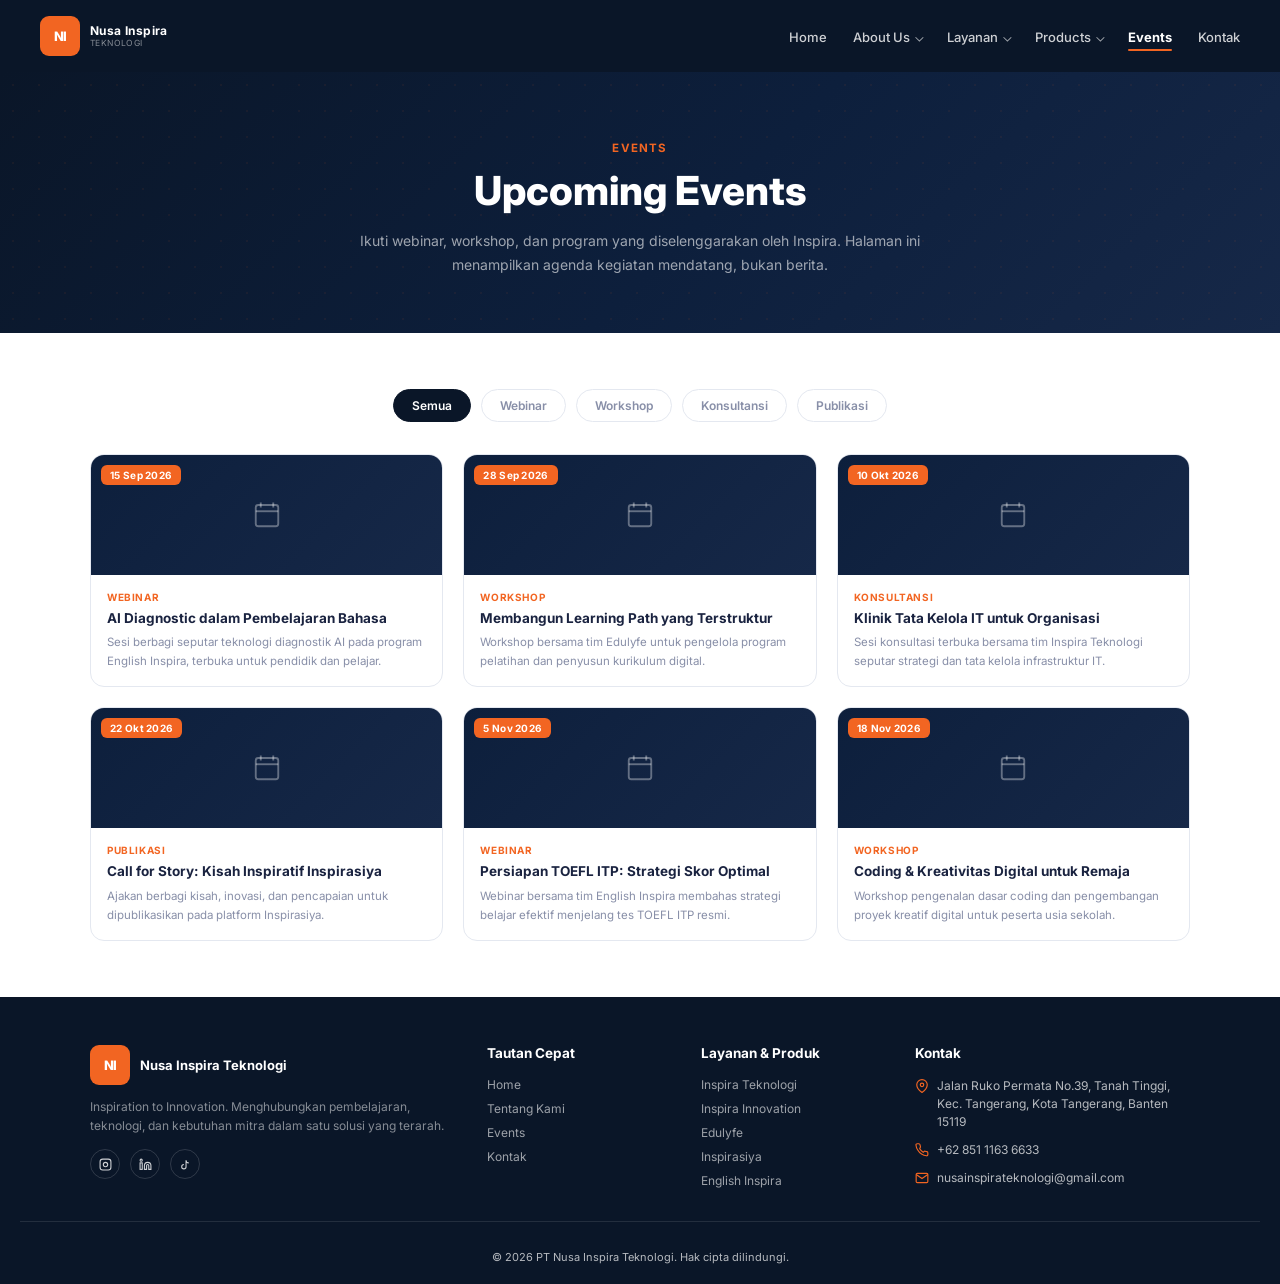
==== events.html @ 37e2d042 "first commit" ====
<!DOCTYPE html>
<html lang="id">
<head>
<meta charset="UTF-8" />
<meta name="viewport" content="width=device-width, initial-scale=1.0" />
<meta name="description" content="Events — jadwal kegiatan dan program terbaru dari PT Nusa Inspira Teknologi." />
<title>Events | PT Nusa Inspira Teknologi</title>
<link href="https://fonts.googleapis.com/css2?family=Inter:wght@400;500;600;700;800&display=swap" rel="stylesheet" />
<link rel="stylesheet" href="assets/style.css" />
</head>
<body data-page="events">

<script src="partials/nav.js"></script>

<section class="page-hero">
  <span class="eyebrow">Events</span>
  <h1>Upcoming Events</h1>
  <p>Ikuti webinar, workshop, dan program yang diselenggarakan oleh Inspira. Halaman ini menampilkan agenda kegiatan mendatang, bukan berita.</p>
</section>

<section class="section">
  <div class="events-filter-bar">
    <button class="efilter active">Semua</button>
    <button class="efilter">Webinar</button>
    <button class="efilter">Workshop</button>
    <button class="efilter">Konsultansi</button>
    <button class="efilter">Publikasi</button>
  </div>

  <div class="events-page-grid">
    <a href="#" class="event-card full" onclick="return false;">
      <div class="event-thumb">
        <span class="event-date-badge">15 Sep 2026</span>
        <svg viewBox="0 0 24 24" fill="none" stroke="currentColor" stroke-width="1.5"><rect x="3" y="4" width="18" height="17" rx="2"/><line x1="3" y1="9" x2="21" y2="9"/><line x1="7" y1="2" x2="7" y2="6"/><line x1="17" y1="2" x2="17" y2="6"/></svg>
      </div>
      <div class="event-body">
        <span class="etag">Webinar</span>
        <h4>AI Diagnostic dalam Pembelajaran Bahasa</h4>
        <p>Sesi berbagi seputar teknologi diagnostik AI pada program English Inspira, terbuka untuk pendidik dan pelajar.</p>
      </div>
    </a>

    <a href="#" class="event-card full" onclick="return false;">
      <div class="event-thumb">
        <span class="event-date-badge">28 Sep 2026</span>
        <svg viewBox="0 0 24 24" fill="none" stroke="currentColor" stroke-width="1.5"><rect x="3" y="4" width="18" height="17" rx="2"/><line x1="3" y1="9" x2="21" y2="9"/><line x1="7" y1="2" x2="7" y2="6"/><line x1="17" y1="2" x2="17" y2="6"/></svg>
      </div>
      <div class="event-body">
        <span class="etag">Workshop</span>
        <h4>Membangun Learning Path yang Terstruktur</h4>
        <p>Workshop bersama tim Edulyfe untuk pengelola program pelatihan dan penyusun kurikulum digital.</p>
      </div>
    </a>

    <a href="#" class="event-card full" onclick="return false;">
      <div class="event-thumb">
        <span class="event-date-badge">10 Okt 2026</span>
        <svg viewBox="0 0 24 24" fill="none" stroke="currentColor" stroke-width="1.5"><rect x="3" y="4" width="18" height="17" rx="2"/><line x1="3" y1="9" x2="21" y2="9"/><line x1="7" y1="2" x2="7" y2="6"/><line x1="17" y1="2" x2="17" y2="6"/></svg>
      </div>
      <div class="event-body">
        <span class="etag">Konsultansi</span>
        <h4>Klinik Tata Kelola IT untuk Organisasi</h4>
        <p>Sesi konsultasi terbuka bersama tim Inspira Teknologi seputar strategi dan tata kelola infrastruktur IT.</p>
      </div>
    </a>

    <a href="#" class="event-card full" onclick="return false;">
      <div class="event-thumb">
        <span class="event-date-badge">22 Okt 2026</span>
        <svg viewBox="0 0 24 24" fill="none" stroke="currentColor" stroke-width="1.5"><rect x="3" y="4" width="18" height="17" rx="2"/><line x1="3" y1="9" x2="21" y2="9"/><line x1="7" y1="2" x2="7" y2="6"/><line x1="17" y1="2" x2="17" y2="6"/></svg>
      </div>
      <div class="event-body">
        <span class="etag">Publikasi</span>
        <h4>Call for Story: Kisah Inspiratif Inspirasiya</h4>
        <p>Ajakan berbagi kisah, inovasi, dan pencapaian untuk dipublikasikan pada platform Inspirasiya.</p>
      </div>
    </a>

    <a href="#" class="event-card full" onclick="return false;">
      <div class="event-thumb">
        <span class="event-date-badge">5 Nov 2026</span>
        <svg viewBox="0 0 24 24" fill="none" stroke="currentColor" stroke-width="1.5"><rect x="3" y="4" width="18" height="17" rx="2"/><line x1="3" y1="9" x2="21" y2="9"/><line x1="7" y1="2" x2="7" y2="6"/><line x1="17" y1="2" x2="17" y2="6"/></svg>
      </div>
      <div class="event-body">
        <span class="etag">Webinar</span>
        <h4>Persiapan TOEFL ITP: Strategi Skor Optimal</h4>
        <p>Webinar bersama tim English Inspira membahas strategi belajar efektif menjelang tes TOEFL ITP resmi.</p>
      </div>
    </a>

    <a href="#" class="event-card full" onclick="return false;">
      <div class="event-thumb">
        <span class="event-date-badge">18 Nov 2026</span>
        <svg viewBox="0 0 24 24" fill="none" stroke="currentColor" stroke-width="1.5"><rect x="3" y="4" width="18" height="17" rx="2"/><line x1="3" y1="9" x2="21" y2="9"/><line x1="7" y1="2" x2="7" y2="6"/><line x1="17" y1="2" x2="17" y2="6"/></svg>
      </div>
      <div class="event-body">
        <span class="etag">Workshop</span>
        <h4>Coding &amp; Kreativitas Digital untuk Remaja</h4>
        <p>Workshop pengenalan dasar coding dan pengembangan proyek kreatif digital untuk peserta usia sekolah.</p>
      </div>
    </a>
  </div>
</section>

<script src="partials/footer.js"></script>
<script src="assets/main.js"></script>
</body>
</html>
---- assets/style.css ----
/* ============================================================
   PT Nusa Inspira Teknologi — shared stylesheet
   Extends the original navy/orange design language across pages
   ============================================================ */
*, *::before, *::after { box-sizing: border-box; margin: 0; padding: 0; }
html { scroll-behavior: smooth; }

:root {
  --navy: #0d1f3c;
  --navy-mid: #162848;
  --navy-dark: #0a1628;
  --orange: #f26522;
  --orange-dark: #d04e1a;
  --white: #ffffff;
  --gray-bg: #f7f8fc;
  --gray-border: #e4e8f0;
  --gray-text: #888fa8;
  --text-dark: #1a2340;
}

body {
  font-family: 'Inter', sans-serif;
  color: var(--text-dark);
  background: #fff;
  margin: 0;
}

img { max-width: 100%; display: block; }
a { color: inherit; }

/* ---------------- NAV ---------------- */
nav {
  background: var(--navy-dark);
  display: flex;
  align-items: center;
  justify-content: space-between;
  padding: 16px 40px;
  position: sticky; top: 0; z-index: 200;
  transition: all 0.3s ease;
}
nav.nav-scrolled {
  background: rgba(10, 22, 40, 0.85);
  backdrop-filter: blur(8px);
  -webkit-backdrop-filter: blur(8px);
  border-radius: 100px;
  padding: 8px 28px;
  max-width: 92%;
  top: 12px;
  margin: 0 auto;
  left: 0; right: 0;
  box-shadow: 0 12px 28px rgba(0, 0, 0, 0.3);
  border: 1px solid rgba(255, 255, 255, 0.08);
}
nav.nav-scrolled .logo img { max-width: 44px; }
nav.nav-scrolled .nav-links { gap: 18px; }

.logo { display: flex; align-items: center; gap: 10px; text-decoration: none; }
.logo-mark {
  width: 40px; height: 40px;
  background: var(--orange);
  border-radius: 9px;
  display: flex; align-items: center; justify-content: center;
  font-weight: 800; color: white; font-size: 13px; letter-spacing: -0.5px;
  flex-shrink: 0;
}
.logo-word { display: flex; flex-direction: column; line-height: 1.2; }
.logo-word .l1 { font-size: 12px; font-weight: 700; color: white; letter-spacing: 0.4px; }
.logo-word .l2 { font-size: 8.5px; color: rgba(255,255,255,0.5); letter-spacing: 0.4px; text-transform: uppercase; }

.nav-links { display: flex; gap: 26px; list-style: none; align-items: center; }
.nav-links a { color: rgba(255,255,255,0.8); font-size: 13px; font-weight: 500; text-decoration: none; white-space: nowrap; }
.nav-links a:hover { color: #fff; }
.nav-links a.active { color: #fff; font-weight: 700; position: relative; }
.nav-links a.active::after { content: ''; position: absolute; bottom: -6px; left: 0; right: 0; height: 2px; background: var(--orange); border-radius: 2px; }
.nav-links > li > .dropbtn::after {
  content: ''; display: inline-block; margin-left: 5px; width: 6px; height: 6px;
  border-right: 1.4px solid rgba(255,255,255,0.6); border-bottom: 1.4px solid rgba(255,255,255,0.6);
  transform: rotate(45deg) translateY(-2px);
}

.dropdown { position: relative; }
.dropdown-content {
  display: none;
  position: absolute;
  background: var(--navy-dark);
  min-width: 220px;
  box-shadow: 0 8px 20px rgba(0,0,0,0.4);
  border-radius: 10px;
  top: 100%; left: 0;
  z-index: 1000;
  border: 1px solid rgba(255,255,255,0.1);
  padding: 6px 0;
  margin-top: 8px;
}
.dropdown-content a {
  color: rgba(255,255,255,0.8);
  padding: 10px 18px;
  text-decoration: none;
  display: block;
  font-size: 12.5px;
  border-bottom: 1px solid rgba(255,255,255,0.05);
}
.dropdown-content a:last-child { border-bottom: none; }
.dropdown-content a:hover { background: rgba(255,255,255,0.1); color: white; }
.dropdown:hover .dropdown-content { display: block; }

.hamburger { display: none; flex-direction: column; gap: 4px; cursor: pointer; background: none; border: none; padding: 4px; }
.hamburger span { width: 22px; height: 2px; background: white; display: block; border-radius: 2px; }

.mobile-menu {
  display: none; position: fixed; top: 64px; left: 0; right: 0;
  background: var(--navy-dark); z-index: 199; flex-direction: column; padding: 6px 0;
  max-height: calc(100vh - 64px); overflow-y: auto;
}
.mobile-menu.open { display: flex; }
.mobile-menu a { color: rgba(255,255,255,0.85); font-size: 14px; padding: 13px 24px; text-decoration: none; border-bottom: 1px solid rgba(255,255,255,0.06); }
.mobile-menu .m-group-label { color: rgba(255,255,255,0.4); font-size: 10.5px; text-transform: uppercase; letter-spacing: 0.6px; padding: 12px 24px 4px; }
.mobile-menu .m-sub { padding-left: 40px; font-size: 13px; color: rgba(255,255,255,0.65); }

/* ---------------- PAGE HERO (inner pages) ---------------- */
.page-hero {
  background: linear-gradient(135deg, var(--navy-dark) 0%, var(--navy) 55%, var(--navy-mid) 100%);
  padding: 64px 24px 56px;
  text-align: center;
  position: relative;
  overflow: hidden;
}
.page-hero::before {
  content: '';
  position: absolute; inset: 0;
  background-image: radial-gradient(rgba(242,101,34,0.12) 1px, transparent 1px);
  background-size: 26px 26px;
  opacity: 0.5;
}
.page-hero .eyebrow {
  position: relative;
  display: inline-block;
  color: var(--orange);
  font-size: 11.5px;
  font-weight: 700;
  letter-spacing: 1.2px;
  text-transform: uppercase;
  margin-bottom: 12px;
}
.page-hero h1 {
  position: relative;
  font-size: clamp(26px, 5vw, 40px);
  font-weight: 800;
  color: white;
  line-height: 1.2;
  max-width: 780px;
  margin: 0 auto 14px;
}
.page-hero p {
  position: relative;
  font-size: 14px;
  color: rgba(255,255,255,0.6);
  max-width: 560px;
  margin: 0 auto;
  line-height: 1.7;
}

/* ---------------- HOME HERO ---------------- */
.hero {
  background: linear-gradient(180deg, #0d1f3c 0%, #162848 40%, #1c3362 70%, #4a6fa5 88%, #b8cce4 96%, #ffffff 100%);
  padding: 64px 24px 0;
  text-align: center;
  overflow: hidden;
  position: relative;
}
.hero h1 { font-size: clamp(26px, 5vw, 34px); font-weight: 800; color: white; line-height: 1.25; margin-bottom: 12px; }
.hero .subtitle { font-size: 13.5px; color: rgba(255,255,255,0.55); margin-bottom: 28px; max-width: 480px; margin-left: auto; margin-right: auto; }
.hero-btn {
  display: inline-flex; align-items: center; background: var(--orange);
  border-radius: 100px; padding: 9px 9px 9px 20px; gap: 10px; text-decoration: none; margin-bottom: 44px;
  transition: background 0.2s, transform 0.2s;
}
.hero-btn:hover { background: var(--orange-dark); transform: translateY(-1px); }
.hero-btn span { color: white; font-size: 13px; font-weight: 600; }
.hero-btn .arr { width: 28px; height: 28px; background: rgba(255,255,255,0.25); border-radius: 50%; display: flex; align-items: center; justify-content: center; }

.hero-devices { position: relative; display: flex; align-items: flex-end; justify-content: center; height: 210px; max-width: 560px; margin: 0 auto; }
.dev-phone { width: 82px; height: 155px; border: 1.5px solid rgba(255,255,255,0.2); border-radius: 14px; background: rgba(255,255,255,0.06); position: absolute; left: 24px; bottom: 0; z-index: 1; overflow: hidden; }
.dev-phone::before { content: ''; display: block; width: 24px; height: 4px; background: rgba(255,255,255,0.2); border-radius: 2px; margin: 10px auto 0; }
.dev-main { width: 240px; height: 185px; border: 1.5px solid rgba(255,255,255,0.24); border-radius: 16px; background: rgba(255,255,255,0.09); position: relative; z-index: 2; overflow: hidden; display: flex; flex-direction: column; }
.dev-main-bar { height: 28px; background: rgba(255,255,255,0.07); border-bottom: 1px solid rgba(255,255,255,0.1); display: flex; align-items: center; padding: 0 10px; gap: 5px; flex-shrink: 0; }
.dev-dot { width: 6px; height: 6px; border-radius: 50%; background: rgba(255,255,255,0.22); }
.dev-main-body { flex: 1; padding: 10px 12px; display: flex; flex-direction: column; gap: 8px; }
.dbar { height: 7px; border-radius: 4px; background: rgba(255,255,255,0.14); }
.dbar.o { background: rgba(242,101,34,0.5); }
.dbar.s60 { width: 60%; } .dbar.s75 { width: 75%; } .dbar.s45 { width: 45%; }
.dev-right { position: absolute; right: 16px; bottom: 22px; display: flex; flex-direction: column; gap: 9px; z-index: 1; }
.dev-rcard { width: 94px; height: 28px; border: 1px solid rgba(255,255,255,0.18); border-radius: 6px; background: rgba(255,255,255,0.08); }

/* ---------------- SECTION SHELL ---------------- */
.section { padding: 56px 20px; background: white; }
.section.alt { background: var(--gray-bg); }
.section-head { text-align: center; max-width: 640px; margin: 0 auto 32px; }
.section-head .eyebrow { color: var(--orange); font-size: 11.5px; font-weight: 700; letter-spacing: 1.2px; text-transform: uppercase; display: block; margin-bottom: 8px; }
.section-head h2 { font-size: clamp(20px, 3.4vw, 28px); font-weight: 800; color: var(--text-dark); margin-bottom: 10px; }
.section-head p { font-size: 13.5px; color: var(--gray-text); line-height: 1.7; }

/* ---------------- ABOUT / description ---------------- */
.about { padding: 44px 20px 8px; background: white; }
.about-card { border: 1px solid var(--gray-border); border-radius: 12px; display: flex; align-items: center; gap: 24px; padding: 26px; max-width: 900px; margin: 0 auto; }
.about-logo { flex-shrink: 0; }
.about-logo .logo-mark { width: 84px; height: 84px; border-radius: 16px; font-size: 26px; }
.about-text p { font-size: 12.5px; line-height: 1.85; color: #575f78; font-weight: 400; text-align: justify; }
.about-text strong { color: var(--orange); font-weight: 700; }
.about-learn {
  display: inline-flex; align-items: center; gap: 8px; margin-top: 20px;
  background: var(--orange); border-radius: 100px; padding: 9px 9px 9px 20px;
  color: white; font-size: 13px; font-weight: 600; text-decoration: none;
  transition: background 0.2s, transform 0.2s;
}
.about-learn:hover { background: var(--orange-dark); transform: translateY(-1px); }
.about-learn .arr { width: 24px; height: 24px; background: rgba(255,255,255,0.25); border-radius: 50%; display: flex; align-items: center; justify-content: center; }
.about-learn-wrap { text-align: center; max-width: 900px; margin: 0 auto; }

/* vision & mission */
.vm-wrap { max-width: 980px; margin: 0 auto; display: grid; grid-template-columns: 1fr 1fr; gap: 20px; }
.vm-card { background: white; border: 1px solid var(--gray-border); border-radius: 14px; padding: 26px; }
.vm-card h3 { color: var(--orange); font-size: 12px; font-weight: 700; text-transform: uppercase; letter-spacing: 1px; margin-bottom: 10px; }
.vm-card.vision p { font-size: 13.5px; line-height: 1.8; color: #444d63; }
.vm-card.mission ol { list-style: none; counter-reset: mnum; display: flex; flex-direction: column; gap: 14px; }
.vm-card.mission li { counter-increment: mnum; position: relative; padding-left: 34px; font-size: 12.5px; line-height: 1.7; color: #444d63; }
.vm-card.mission li::before {
  content: counter(mnum, decimal-leading-zero);
  position: absolute; left: 0; top: -1px;
  font-size: 11px; font-weight: 800; color: white;
  background: var(--orange); width: 24px; height: 24px; border-radius: 7px;
  display: flex; align-items: center; justify-content: center;
}
.vm-card.mission strong { color: var(--text-dark); }

/* organization */
.organization { background: var(--gray-bg); padding: 44px 20px; }
.org-image { max-width: 900px; margin: 0 auto; border: 1px solid var(--gray-border); border-radius: 12px; padding: 20px; background: white; box-shadow: 0 4px 12px rgba(0,0,0,0.03); }
.org-image img { width: 100%; height: auto; border-radius: 8px; }
.org-placeholder { padding: 60px 20px; text-align: center; color: var(--gray-text); font-size: 12.5px; }
.org-placeholder svg { width: 40px; height: 40px; color: var(--gray-border); margin: 0 auto 12px; }

/* ---------------- CARDS: services & products ---------------- */
.cards-wrap { display: grid; grid-template-columns: repeat(2, 1fr); gap: 18px; max-width: 900px; margin: 0 auto; }
.cards-wrap.three { grid-template-columns: repeat(3, 1fr); max-width: 1080px; }
.svc-card {
  border: 1px solid var(--gray-border); border-radius: 14px; padding: 26px 24px 68px;
  background: white; position: relative; transition: box-shadow 0.25s, transform 0.25s;
  min-height: 150px; text-decoration: none; display: block; color: inherit;
  overflow: hidden;
}
.svc-card::before {
  content: ''; position: absolute; top: 0; left: 0; right: 0; height: 4px;
  background: var(--orange); transform: scaleX(0); transform-origin: left; transition: transform 0.3s;
}
.svc-card:hover { box-shadow: 0 10px 30px rgba(13,31,60,0.1); transform: translateY(-3px); }
.svc-card:hover::before { transform: scaleX(1); }
.svc-card .ci { width: 44px; height: 44px; border-radius: 10px; background: var(--gray-bg); display: flex; align-items: center; justify-content: center; margin-bottom: 16px; }
.svc-card .ci svg { width: 22px; height: 22px; color: var(--orange); }
.svc-card h4 { font-size: 15px; font-weight: 700; color: var(--text-dark); margin-bottom: 8px; }
.svc-card p { font-size: 12px; color: var(--gray-text); line-height: 1.6; }
.svc-card .ca {
  position: absolute; bottom: 22px; left: 24px;
  display: inline-flex; align-items: center; gap: 8px;
  font-size: 12px; font-weight: 700; color: var(--orange);
}
.svc-card .ca .circ { width: 24px; height: 24px; border: 1px solid var(--gray-border); border-radius: 50%; display: flex; align-items: center; justify-content: center; transition: background 0.2s, border-color 0.2s; }
.svc-card:hover .ca .circ { background: var(--orange); border-color: var(--orange); }
.svc-card:hover .ca .circ svg path { stroke: white; }
.svc-card .ca .circ svg { width: 10px; height: 10px; }

/* ---------------- EVENTS strip (home) ---------------- */
.events-strip-wrap { position: relative; max-width: 1100px; margin: 0 auto; }
.events-strip {
  display: flex; gap: 16px; overflow-x: auto; scroll-behavior: smooth;
  padding: 6px 4px 16px; scrollbar-width: none;
}
.events-strip::-webkit-scrollbar { display: none; }
.event-card {
  flex: 0 0 260px; border: 1px solid var(--gray-border); border-radius: 14px; overflow: hidden;
  background: white; text-decoration: none; color: inherit; transition: box-shadow 0.25s, transform 0.25s;
}
.event-card:hover { box-shadow: 0 10px 24px rgba(13,31,60,0.1); transform: translateY(-3px); }
.event-thumb { height: 120px; background: linear-gradient(135deg, var(--navy) 0%, var(--navy-mid) 100%); position: relative; display: flex; align-items: center; justify-content: center; }
.event-thumb svg { width: 30px; height: 30px; color: rgba(255,255,255,0.35); }
.event-date-badge { position: absolute; top: 10px; left: 10px; background: var(--orange); color: white; font-size: 10px; font-weight: 700; padding: 4px 9px; border-radius: 6px; letter-spacing: 0.3px; }
.event-body { padding: 16px; }
.event-body .etag { font-size: 10px; font-weight: 700; color: var(--orange); text-transform: uppercase; letter-spacing: 0.6px; margin-bottom: 6px; display: block; }
.event-body h4 { font-size: 13.5px; font-weight: 700; margin-bottom: 6px; line-height: 1.4; }
.event-body p { font-size: 11.5px; color: var(--gray-text); line-height: 1.6; }
.events-nav-btns { display: flex; align-items: center; justify-content: space-between; margin-bottom: 18px; }
.events-arrow-group { display: flex; gap: 8px; }
.earrow {
  width: 34px; height: 34px; border-radius: 50%; border: 1px solid var(--gray-border); background: white;
  display: flex; align-items: center; justify-content: center; cursor: pointer; transition: 0.2s;
}
.earrow:hover { background: var(--orange); border-color: var(--orange); }
.earrow:hover svg path { stroke: white; }
.earrow svg { width: 13px; height: 13px; }
.earrow.left-link { text-decoration: none; }
.events-see-all { font-size: 12.5px; font-weight: 700; color: var(--orange); text-decoration: none; display: inline-flex; align-items: center; gap: 6px; }
.events-see-all:hover { color: var(--orange-dark); }

/* ---------------- EVENTS page ---------------- */
.events-page-grid { display: grid; grid-template-columns: repeat(3, 1fr); gap: 20px; max-width: 1100px; margin: 0 auto; }
.event-card.full { flex: none; }
.events-filter-bar { display: flex; justify-content: center; gap: 10px; margin-bottom: 32px; flex-wrap: wrap; }
.efilter { border: 1px solid var(--gray-border); background: white; color: var(--gray-text); font-size: 12px; font-weight: 600; padding: 8px 18px; border-radius: 100px; cursor: pointer; transition: 0.2s; font-family: inherit; }
.efilter.active, .efilter:hover { background: var(--navy-dark); border-color: var(--navy-dark); color: white; }
.events-empty { text-align: center; padding: 60px 20px; color: var(--gray-text); font-size: 13px; grid-column: 1/-1; }

/* ---------------- PRODUCT PAGE ---------------- */
.prod-hero { padding: 56px 20px; }
.prod-hero-inner { max-width: 960px; margin: 0 auto; display: grid; grid-template-columns: 1.1fr 0.9fr; gap: 40px; align-items: center; }
.prod-hero-text .eyebrow { color: var(--orange); font-size: 11.5px; font-weight: 700; letter-spacing: 1.2px; text-transform: uppercase; display: block; margin-bottom: 10px; }
.prod-hero-text h1 { font-size: clamp(22px, 3.6vw, 30px); font-weight: 800; color: var(--text-dark); margin-bottom: 14px; line-height: 1.25; }
.prod-hero-text p { font-size: 13px; color: var(--gray-text); line-height: 1.8; margin-bottom: 22px; }
.prod-cta { display: inline-flex; align-items: center; gap: 10px; background: var(--orange); border-radius: 100px; padding: 10px 10px 10px 22px; color: white; font-size: 13px; font-weight: 700; text-decoration: none; transition: background 0.2s, transform 0.2s; }
.prod-cta:hover { background: var(--orange-dark); transform: translateY(-1px); }
.prod-cta .arr { width: 26px; height: 26px; background: rgba(255,255,255,0.25); border-radius: 50%; display: flex; align-items: center; justify-content: center; }
.prod-visual {
  aspect-ratio: 1/0.85; border-radius: 18px; background: linear-gradient(135deg, var(--navy) 0%, var(--navy-mid) 60%, var(--orange) 165%);
  display: flex; align-items: center; justify-content: center; position: relative; overflow: hidden;
}
.prod-visual svg { width: 64px; height: 64px; color: rgba(255,255,255,0.85); }
.prod-visual::after { content: ''; position: absolute; inset: 0; background-image: radial-gradient(rgba(255,255,255,0.08) 1px, transparent 1px); background-size: 20px 20px; }

.booklet-band {
  background: var(--navy-dark); padding: 40px 20px; text-align: center;
  background-image: radial-gradient(rgba(242,101,34,0.12) 1px, transparent 1px); background-size: 24px 24px;
}
.booklet-inner { max-width: 640px; margin: 0 auto; }
.booklet-inner h3 { color: white; font-size: 18px; font-weight: 800; margin-bottom: 8px; }
.booklet-inner p { color: rgba(255,255,255,0.55); font-size: 12.5px; margin-bottom: 22px; line-height: 1.7; }
.booklet-btn { display: inline-flex; align-items: center; gap: 10px; background: white; border-radius: 100px; padding: 10px 22px; color: var(--navy-dark); font-size: 13px; font-weight: 700; text-decoration: none; transition: transform 0.2s; }
.booklet-btn:hover { transform: translateY(-1px); }
.booklet-btn svg { width: 16px; height: 16px; }

.feature-grid { display: grid; grid-template-columns: repeat(2, 1fr); gap: 16px; max-width: 980px; margin: 0 auto; }
.feature-card { border: 1px solid var(--gray-border); border-radius: 14px; padding: 22px; background: white; transition: box-shadow 0.25s, transform 0.25s; }
.feature-card:hover { box-shadow: 0 10px 26px rgba(13,31,60,0.08); transform: translateY(-2px); }
.feature-card .fnum { font-size: 11px; font-weight: 800; color: var(--orange); letter-spacing: 0.5px; margin-bottom: 10px; }
.feature-card h4 { font-size: 13.5px; font-weight: 700; color: var(--text-dark); margin-bottom: 8px; line-height: 1.4; }
.feature-card p { font-size: 12px; color: var(--gray-text); line-height: 1.65; }

/* ---------------- FOOTER ---------------- */
footer { background: var(--navy-dark); color: rgba(255,255,255,0.7); padding: 48px 20px 20px; font-size: 12px; }
.footer-container { max-width: 1100px; margin: 0 auto; display: grid; grid-template-columns: 2fr 1fr 1fr 1.5fr; gap: 30px; }
.footer-logo { display: flex; align-items: center; gap: 10px; margin-bottom: 12px; }
.footer-logo .logo-mark { width: 40px; height: 40px; }
.footer-logo-text { font-size: 13px; font-weight: 700; color: white; }
.footer-tagline { line-height: 1.6; margin-top: 4px; color: rgba(255,255,255,0.5); }
.footer-col h4 { color: white; font-size: 13.5px; margin-bottom: 16px; font-weight: 700; }
.footer-col ul { list-style: none; padding: 0; }
.footer-col ul li { margin-bottom: 9px; }
.footer-col ul li a { color: rgba(255,255,255,0.6); text-decoration: none; transition: color 0.2s; }
.footer-col ul li a:hover { color: var(--orange); }
.footer-contact p { display: flex; align-items: flex-start; gap: 8px; margin-bottom: 10px; line-height: 1.5; }
.footer-contact svg { width: 14px; height: 14px; color: var(--orange); flex-shrink: 0; margin-top: 2px; }
.footer-social { display: flex; gap: 10px; margin-top: 14px; }
.footer-social a { width: 30px; height: 30px; border: 1px solid rgba(255,255,255,0.15); border-radius: 50%; display: flex; align-items: center; justify-content: center; text-decoration: none; transition: 0.2s; }
.footer-social a:hover { background: var(--orange); border-color: var(--orange); }
.footer-social svg { width: 13px; height: 13px; color: rgba(255,255,255,0.8); }
.footer-bottom { text-align: center; padding-top: 28px; margin-top: 24px; border-top: 1px solid rgba(255,255,255,0.1); font-size: 11px; }

@media (max-width: 900px) {
  .prod-hero-inner { grid-template-columns: 1fr; }
  .prod-visual { max-width: 380px; margin: 0 auto; }
  .events-page-grid { grid-template-columns: repeat(2, 1fr); }
  .vm-wrap { grid-template-columns: 1fr; }
}
@media (max-width: 680px) {
  nav { padding: 14px 20px; }
  .nav-links { display: none; }
  .hamburger { display: flex; }
  .hero-devices { height: 170px; max-width: 360px; }
  .dev-phone { width: 66px; height: 124px; left: 10px; }
  .dev-main { width: 180px; height: 148px; }
  .dev-right { right: 6px; }
  .dev-rcard { width: 72px; height: 22px; }
  .about-card { flex-direction: column; text-align: center; gap: 16px; }
  .cards-wrap, .cards-wrap.three { grid-template-columns: 1fr; }
  nav.nav-scrolled { padding: 6px 18px; top: 8px; }
  .footer-container { grid-template-columns: 1fr; gap: 26px; }
  .dropdown-content { position: static; box-shadow: none; }
  .events-page-grid { grid-template-columns: 1fr; }
  .feature-grid { grid-template-columns: 1fr; }
  .event-card { flex: 0 0 220px; }
}
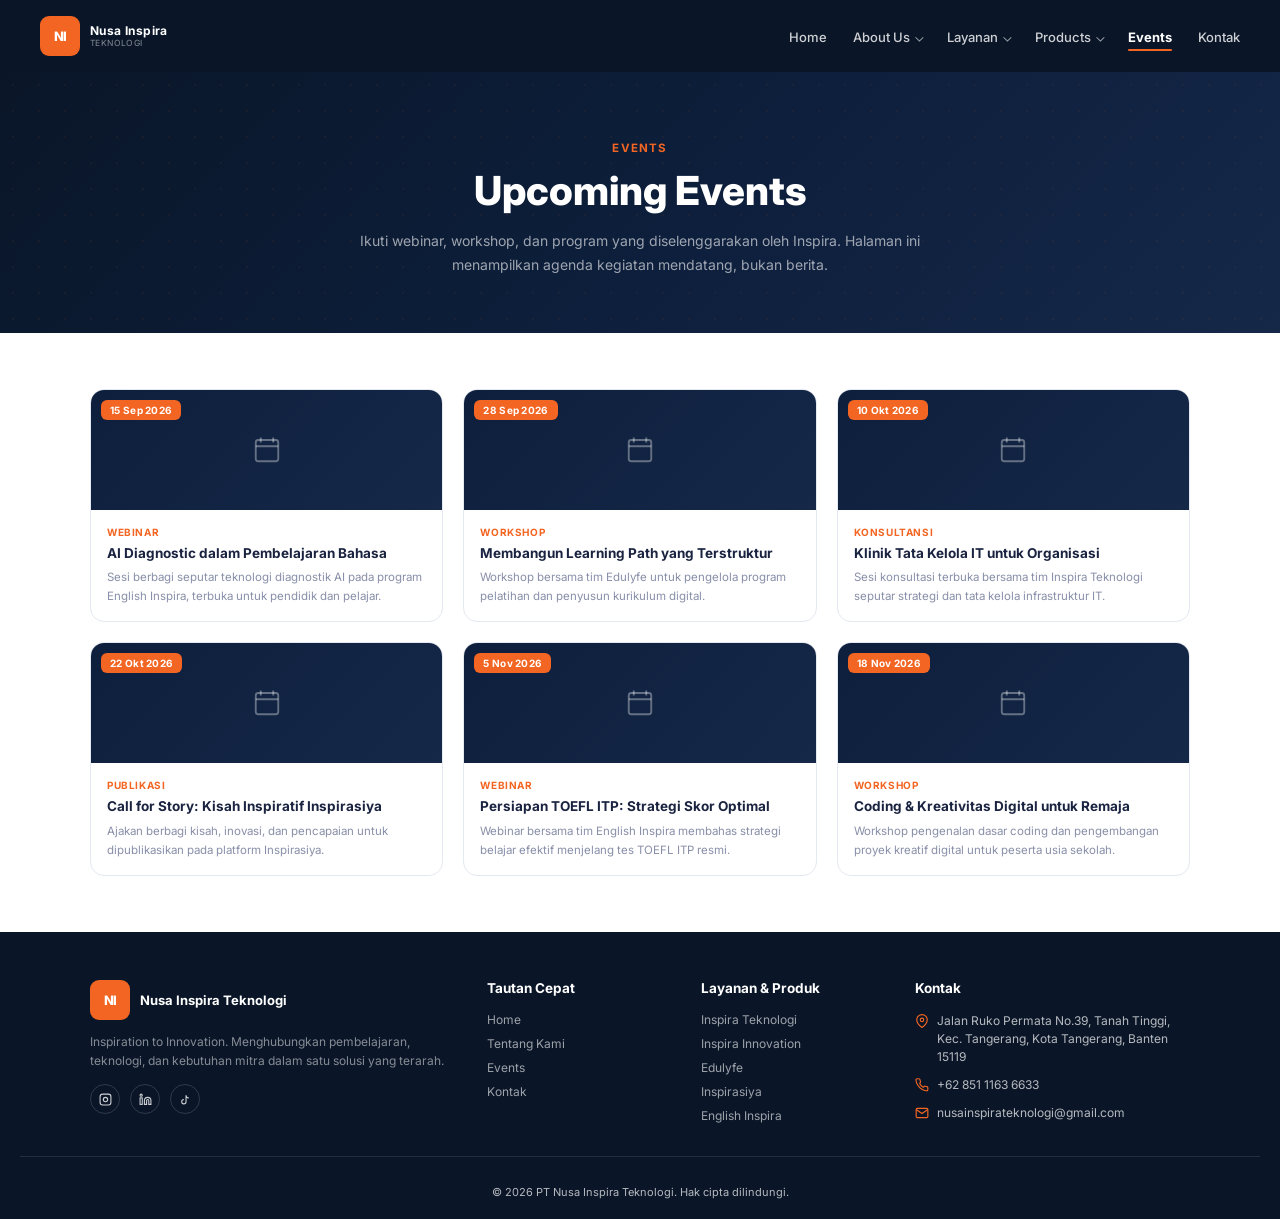
==== commit 36e03d37: "Update konten sesuai PDF, perbaiki dropdown navbar, tambah halaman detail event - Perbaiki dropdown " ====
--- a/events.html
+++ b/events.html
@@ -6,6 +6,7 @@
 <meta name="description" content="Events — jadwal kegiatan dan program terbaru dari PT Nusa Inspira Teknologi." />
 <title>Events | PT Nusa Inspira Teknologi</title>
 <link href="https://fonts.googleapis.com/css2?family=Inter:wght@400;500;600;700;800&display=swap" rel="stylesheet" />
+<link rel="icon" type="image/png" href="assets/favicon.png" />
 <link rel="stylesheet" href="assets/style.css" />
 </head>
 <body data-page="events">
@@ -19,16 +20,8 @@
 </section>
 
 <section class="section">
-  <div class="events-filter-bar">
-    <button class="efilter active">Semua</button>
-    <button class="efilter">Webinar</button>
-    <button class="efilter">Workshop</button>
-    <button class="efilter">Konsultansi</button>
-    <button class="efilter">Publikasi</button>
-  </div>
-
-  <div class="events-page-grid">
-    <a href="#" class="event-card full" onclick="return false;">
+    <div class="events-page-grid">
+    <a href="event-detail.html?id=ai-diagnostic-pembelajaran-bahasa" class="event-card full">
       <div class="event-thumb">
         <span class="event-date-badge">15 Sep 2026</span>
         <svg viewBox="0 0 24 24" fill="none" stroke="currentColor" stroke-width="1.5"><rect x="3" y="4" width="18" height="17" rx="2"/><line x1="3" y1="9" x2="21" y2="9"/><line x1="7" y1="2" x2="7" y2="6"/><line x1="17" y1="2" x2="17" y2="6"/></svg>
@@ -40,7 +33,7 @@
       </div>
     </a>
 
-    <a href="#" class="event-card full" onclick="return false;">
+    <a href="event-detail.html?id=membangun-learning-path" class="event-card full">
       <div class="event-thumb">
         <span class="event-date-badge">28 Sep 2026</span>
         <svg viewBox="0 0 24 24" fill="none" stroke="currentColor" stroke-width="1.5"><rect x="3" y="4" width="18" height="17" rx="2"/><line x1="3" y1="9" x2="21" y2="9"/><line x1="7" y1="2" x2="7" y2="6"/><line x1="17" y1="2" x2="17" y2="6"/></svg>
@@ -52,7 +45,7 @@
       </div>
     </a>
 
-    <a href="#" class="event-card full" onclick="return false;">
+    <a href="event-detail.html?id=klinik-tata-kelola-it" class="event-card full">
       <div class="event-thumb">
         <span class="event-date-badge">10 Okt 2026</span>
         <svg viewBox="0 0 24 24" fill="none" stroke="currentColor" stroke-width="1.5"><rect x="3" y="4" width="18" height="17" rx="2"/><line x1="3" y1="9" x2="21" y2="9"/><line x1="7" y1="2" x2="7" y2="6"/><line x1="17" y1="2" x2="17" y2="6"/></svg>
@@ -64,7 +57,7 @@
       </div>
     </a>
 
-    <a href="#" class="event-card full" onclick="return false;">
+    <a href="event-detail.html?id=call-for-story-inspirasiya" class="event-card full">
       <div class="event-thumb">
         <span class="event-date-badge">22 Okt 2026</span>
         <svg viewBox="0 0 24 24" fill="none" stroke="currentColor" stroke-width="1.5"><rect x="3" y="4" width="18" height="17" rx="2"/><line x1="3" y1="9" x2="21" y2="9"/><line x1="7" y1="2" x2="7" y2="6"/><line x1="17" y1="2" x2="17" y2="6"/></svg>
@@ -76,7 +69,7 @@
       </div>
     </a>
 
-    <a href="#" class="event-card full" onclick="return false;">
+    <a href="event-detail.html?id=persiapan-toefl-itp" class="event-card full">
       <div class="event-thumb">
         <span class="event-date-badge">5 Nov 2026</span>
         <svg viewBox="0 0 24 24" fill="none" stroke="currentColor" stroke-width="1.5"><rect x="3" y="4" width="18" height="17" rx="2"/><line x1="3" y1="9" x2="21" y2="9"/><line x1="7" y1="2" x2="7" y2="6"/><line x1="17" y1="2" x2="17" y2="6"/></svg>
@@ -88,7 +81,7 @@
       </div>
     </a>
 
-    <a href="#" class="event-card full" onclick="return false;">
+    <a href="event-detail.html?id=coding-kreativitas-digital-remaja" class="event-card full">
       <div class="event-thumb">
         <span class="event-date-badge">18 Nov 2026</span>
         <svg viewBox="0 0 24 24" fill="none" stroke="currentColor" stroke-width="1.5"><rect x="3" y="4" width="18" height="17" rx="2"/><line x1="3" y1="9" x2="21" y2="9"/><line x1="7" y1="2" x2="7" y2="6"/><line x1="17" y1="2" x2="17" y2="6"/></svg>
--- a/assets/style.css
+++ b/assets/style.css
@@ -80,7 +80,9 @@
 
 .dropdown { position: relative; }
 .dropdown-content {
-  display: none;
+  visibility: hidden;
+  opacity: 0;
+  pointer-events: none;
   position: absolute;
   background: var(--navy-dark);
   min-width: 220px;
@@ -91,6 +93,13 @@
   border: 1px solid rgba(255,255,255,0.1);
   padding: 6px 0;
   margin-top: 8px;
+  transition: opacity 0.15s ease;
+}
+/* Invisible bridge so the pointer never leaves the hover chain between the link and the dropdown */
+.dropdown-content::before {
+  content: '';
+  position: absolute;
+  top: -8px; left: 0; right: 0; height: 8px;
 }
 .dropdown-content a {
   color: rgba(255,255,255,0.8);
@@ -102,7 +111,12 @@
 }
 .dropdown-content a:last-child { border-bottom: none; }
 .dropdown-content a:hover { background: rgba(255,255,255,0.1); color: white; }
-.dropdown:hover .dropdown-content { display: block; }
+.dropdown:hover .dropdown-content,
+.dropdown:focus-within .dropdown-content {
+  visibility: visible;
+  opacity: 1;
+  pointer-events: auto;
+}
 
 .hamburger { display: none; flex-direction: column; gap: 4px; cursor: pointer; background: none; border: none; padding: 4px; }
 .hamburger span { width: 22px; height: 2px; background: white; display: block; border-radius: 2px; }
@@ -336,12 +350,110 @@
 .booklet-btn:hover { transform: translateY(-1px); }
 .booklet-btn svg { width: 16px; height: 16px; }
 
+/* ---------------- EVENT DETAIL PAGE ---------------- */
+.ed-breadcrumb { background: var(--gray-bg); border-bottom: 1px solid var(--gray-border); padding: 14px 20px; }
+.ed-breadcrumb-inner { max-width: 1180px; margin: 0 auto; font-size: 12px; color: var(--gray-text); display: flex; align-items: center; gap: 8px; flex-wrap: wrap; }
+.ed-breadcrumb-inner a { color: var(--gray-text); text-decoration: none; }
+.ed-breadcrumb-inner a:hover { color: var(--orange); }
+.ed-breadcrumb-inner #ed-crumb-title { color: var(--orange); font-weight: 600; }
+
+.ed-section { padding: 32px 20px 64px; background: var(--gray-bg); }
+.ed-layout { max-width: 1180px; margin: 0 auto; display: grid; grid-template-columns: 2fr 1fr; gap: 22px; align-items: start; }
+.ed-main { display: flex; flex-direction: column; gap: 20px; }
+.ed-sidebar { display: flex; flex-direction: column; gap: 20px; position: sticky; top: 90px; }
+
+.ed-card { background: white; border: 1px solid var(--gray-border); border-radius: 16px; padding: 26px; }
+.ed-card h3 { font-size: 15px; font-weight: 800; color: var(--text-dark); margin-bottom: 16px; }
+
+.ed-hero {
+  background: linear-gradient(135deg, var(--navy-dark) 0%, var(--navy) 60%, var(--navy-mid) 100%);
+  border-radius: 18px; padding: 30px 30px 0; position: relative; overflow: hidden;
+  display: grid; grid-template-columns: 1.4fr 1fr; gap: 20px; align-items: end;
+}
+.ed-hero-tag { display: inline-block; background: var(--orange); color: white; font-size: 11px; font-weight: 700; letter-spacing: 0.5px; text-transform: uppercase; padding: 6px 14px; border-radius: 100px; margin-bottom: 16px; }
+.ed-hero h1 { color: white; font-size: clamp(22px, 3vw, 30px); font-weight: 800; line-height: 1.25; margin-bottom: 12px; max-width: 480px; }
+.ed-hero p#ed-desc-short { color: rgba(255,255,255,0.6); font-size: 13px; line-height: 1.7; max-width: 460px; margin-bottom: 22px; }
+.ed-hero-meta { display: flex; flex-direction: column; gap: 10px; padding-bottom: 26px; }
+.ed-hero-meta span { display: inline-flex; align-items: center; gap: 8px; color: rgba(255,255,255,0.75); font-size: 12.5px; }
+.ed-hero-meta svg { width: 15px; height: 15px; color: var(--orange); flex-shrink: 0; }
+.ed-hero-visual { align-self: end; display: flex; align-items: flex-end; justify-content: center; padding-bottom: 0; }
+.ed-hero-visual svg { width: 100px; height: 100px; color: rgba(255,255,255,0.15); }
+
+.ed-card p { font-size: 13px; color: var(--gray-text); line-height: 1.85; }
+
+.ed-twocol { display: grid; grid-template-columns: 1fr 1fr; gap: 20px; }
+
+.ed-agenda { list-style: none; display: flex; flex-direction: column; gap: 14px; position: relative; padding-left: 14px; border-left: 2px solid var(--gray-border); }
+.ed-agenda li { position: relative; font-size: 12.5px; color: var(--text-dark); display: flex; flex-direction: column; gap: 2px; }
+.ed-agenda li::before { content: ''; position: absolute; left: -19px; top: 3px; width: 8px; height: 8px; border-radius: 50%; background: var(--orange); }
+.ed-agenda-time { font-weight: 700; color: var(--orange); font-size: 11.5px; }
+
+.ed-benefits { list-style: none; display: flex; flex-direction: column; gap: 12px; }
+.ed-benefits li { display: flex; align-items: flex-start; gap: 10px; font-size: 12.5px; color: var(--text-dark); line-height: 1.6; }
+.ed-benefits svg { width: 16px; height: 16px; color: var(--orange); flex-shrink: 0; margin-top: 2px; }
+
+.ed-speakers { display: grid; grid-template-columns: repeat(2, 1fr); gap: 20px; }
+.ed-speaker { display: flex; gap: 12px; }
+.ed-speaker-avatar { width: 48px; height: 48px; border-radius: 50%; background: var(--gray-bg); border: 1px solid var(--gray-border); flex-shrink: 0; }
+.ed-speaker h5 { font-size: 13px; font-weight: 700; color: var(--text-dark); margin-bottom: 3px; }
+.ed-speaker-role { display: block; font-size: 11px; font-weight: 600; color: var(--orange); margin-bottom: 6px; }
+.ed-speaker p { font-size: 11.5px; line-height: 1.6; }
+
+.ed-cta-card h3 { font-size: 16px; }
+.ed-cta-card > p { margin-bottom: 18px; }
+.ed-regist-btn {
+  display: flex; align-items: center; justify-content: center; gap: 10px;
+  background: var(--orange); color: white; text-decoration: none; font-size: 13.5px; font-weight: 700;
+  padding: 14px 18px; border-radius: 12px; transition: background 0.2s, transform 0.2s;
+}
+.ed-regist-btn:hover { background: var(--orange-dark); transform: translateY(-1px); }
+.ed-regist-btn svg { width: 16px; height: 16px; }
+.ed-cta-note { font-size: 11px; color: var(--gray-text); text-align: center; margin: 12px 0 20px; line-height: 1.6; }
+.ed-cta-note strong { color: var(--text-dark); }
+.ed-trust-row { display: flex; justify-content: space-between; gap: 8px; border-top: 1px solid var(--gray-border); padding-top: 18px; }
+.ed-trust-row > div { display: flex; flex-direction: column; align-items: center; gap: 6px; text-align: center; flex: 1; }
+.ed-trust-row svg { width: 20px; height: 20px; color: var(--orange); }
+.ed-trust-row span { font-size: 10px; color: var(--gray-text); font-weight: 600; line-height: 1.3; }
+
+.ed-info-list { display: flex; flex-direction: column; gap: 14px; }
+.ed-info-list > div { display: flex; align-items: center; justify-content: space-between; gap: 10px; padding-bottom: 12px; border-bottom: 1px solid var(--gray-border); }
+.ed-info-list > div:last-child { border-bottom: none; padding-bottom: 0; }
+.ed-info-list dt { display: flex; align-items: center; gap: 8px; font-size: 12px; color: var(--gray-text); font-weight: 500; }
+.ed-info-list dt svg { width: 15px; height: 15px; color: var(--orange); }
+.ed-info-list dd { font-size: 12.5px; color: var(--text-dark); font-weight: 700; text-align: right; }
+
+.ed-help-card { background: #fdf1ea; border-color: #f8dcc8; }
+.ed-help-card p { margin-bottom: 14px; }
+.ed-help-card a { display: inline-flex; align-items: center; gap: 8px; color: var(--orange); font-size: 12.5px; font-weight: 700; text-decoration: none; }
+.ed-help-card a svg { width: 15px; height: 15px; }
+
 .feature-grid { display: grid; grid-template-columns: repeat(2, 1fr); gap: 16px; max-width: 980px; margin: 0 auto; }
 .feature-card { border: 1px solid var(--gray-border); border-radius: 14px; padding: 22px; background: white; transition: box-shadow 0.25s, transform 0.25s; }
 .feature-card:hover { box-shadow: 0 10px 26px rgba(13,31,60,0.08); transform: translateY(-2px); }
 .feature-card .fnum { font-size: 11px; font-weight: 800; color: var(--orange); letter-spacing: 0.5px; margin-bottom: 10px; }
 .feature-card h4 { font-size: 13.5px; font-weight: 700; color: var(--text-dark); margin-bottom: 8px; line-height: 1.4; }
 .feature-card p { font-size: 12px; color: var(--gray-text); line-height: 1.65; }
+
+/* ---------------- LAYANAN DETAIL PAGE ---------------- */
+.svc-quote {
+  max-width: 700px; margin: 0 auto 40px; text-align: center; padding: 22px 28px;
+  border-left: 4px solid var(--orange); background: var(--gray-bg); border-radius: 0 12px 12px 0;
+}
+.svc-quote p { font-size: 16px; font-weight: 700; font-style: italic; color: var(--text-dark); line-height: 1.5; }
+.svc-solutions { max-width: 980px; margin: 0 auto; display: grid; grid-template-columns: repeat(2, 1fr); gap: 16px; }
+.svc-solutions .feature-card { text-align: left; }
+.svc-why {
+  max-width: 780px; margin: 44px auto 0; text-align: center; padding: 28px;
+  background: var(--navy-dark); border-radius: 16px;
+}
+.svc-why h3 { color: var(--orange); font-size: 11.5px; font-weight: 700; letter-spacing: 1.2px; text-transform: uppercase; margin-bottom: 10px; }
+.svc-why p { color: rgba(255,255,255,0.75); font-size: 13.5px; line-height: 1.8; }
+.approach-narrative { max-width: 720px; margin: 0 auto 32px; text-align: center; font-size: 13.5px; color: var(--gray-text); line-height: 1.8; }
+.approach-grid { max-width: 980px; margin: 0 auto; display: grid; grid-template-columns: repeat(4, 1fr); gap: 16px; }
+.approach-card { border: 1px solid var(--gray-border); border-radius: 14px; padding: 22px 18px; background: white; text-align: center; }
+.approach-card .anum { width: 38px; height: 38px; margin: 0 auto 14px; border-radius: 10px; background: var(--orange); color: white; font-weight: 800; font-size: 14px; display: flex; align-items: center; justify-content: center; }
+.approach-card h4 { font-size: 13px; font-weight: 700; color: var(--text-dark); margin-bottom: 8px; line-height: 1.4; }
+.approach-card p { font-size: 11.5px; color: var(--gray-text); line-height: 1.6; }
 
 /* ---------------- FOOTER ---------------- */
 footer { background: var(--navy-dark); color: rgba(255,255,255,0.7); padding: 48px 20px 20px; font-size: 12px; }
@@ -368,6 +480,11 @@
   .prod-visual { max-width: 380px; margin: 0 auto; }
   .events-page-grid { grid-template-columns: repeat(2, 1fr); }
   .vm-wrap { grid-template-columns: 1fr; }
+  .approach-grid { grid-template-columns: repeat(2, 1fr); }
+  .ed-layout { grid-template-columns: 1fr; }
+  .ed-sidebar { position: static; }
+  .ed-hero { grid-template-columns: 1fr; }
+  .ed-hero-visual { display: none; }
 }
 @media (max-width: 680px) {
   nav { padding: 14px 20px; }
@@ -386,4 +503,9 @@
   .events-page-grid { grid-template-columns: 1fr; }
   .feature-grid { grid-template-columns: 1fr; }
   .event-card { flex: 0 0 220px; }
-}
+  .svc-solutions { grid-template-columns: 1fr; }
+  .approach-grid { grid-template-columns: 1fr; }
+  .ed-twocol { grid-template-columns: 1fr; }
+  .ed-speakers { grid-template-columns: 1fr; }
+  .ed-trust-row { flex-wrap: wrap; }
+}
